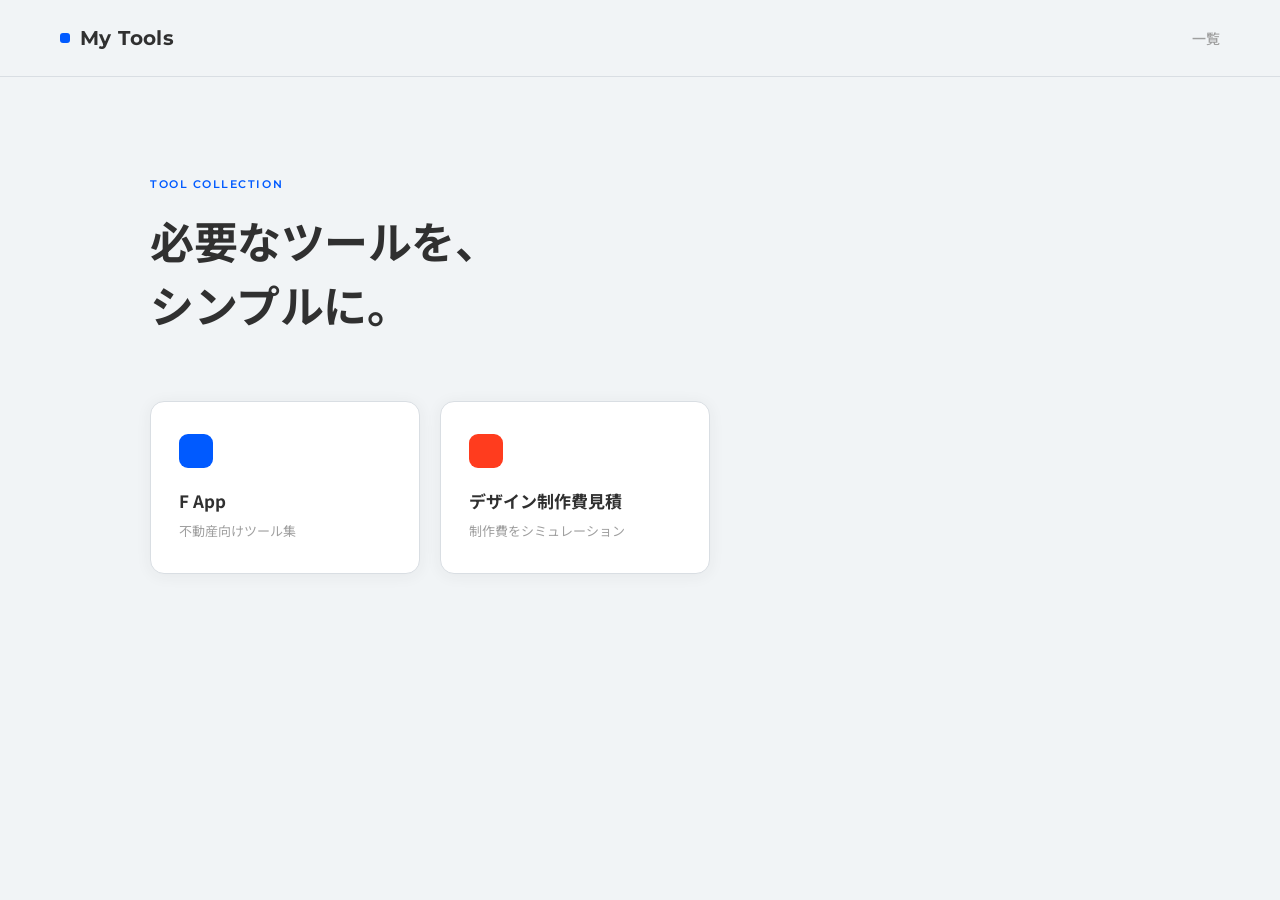
==== index.html @ 57899816 "Move site files to repository root" ====
<!DOCTYPE html>
<html lang="ja">
<head>
<meta charset="UTF-8">
<meta name="viewport" content="width=device-width, initial-scale=1.0">
<title>My Tools</title>
<link href="https://fonts.googleapis.com/css2?family=Noto+Sans+JP:wght@300;400;500;700&family=Montserrat:wght@400;500;600;700&display=swap" rel="stylesheet">

<style>
:root {
  --bg: #f1f4f6;
  --bg-deep: #dfe4ea;
  --surface: #ffffff;
  --border: #d9dee3;
  --text: #303030;
  --text-muted: #9f9f9f;
  --text-faint: #b0b0b0;
  --accent: #005aff;
  --accent2: #ff3c1e;
  --radius: 14px;
  --shadow: 0 2px 16px rgba(48,48,48,0.06);
  --shadow-lg: 0 10px 32px rgba(48,48,48,0.10);
}

* { box-sizing: border-box; }

body {
  margin: 0;
  font-family: 'Noto Sans JP', sans-serif;
  background: var(--bg);
  color: var(--text);
}

/* ヘッダー */
.header {
  display: flex;
  justify-content: space-between;
  align-items: center;
  padding: 26px 60px;
  font-size: 14px;
  border-bottom: 1px solid var(--border);
}

.logo {
  font-family: 'Montserrat', sans-serif;
  font-size: 20px;
  font-weight: 700;
  letter-spacing: 0.02em;
  color: var(--text);
  display: flex;
  align-items: center;
  gap: 10px;
}

.logo::before {
  content: "";
  display: inline-block;
  width: 10px;
  height: 10px;
  border-radius: 3px;
  background: var(--accent);
}

.nav a {
  margin-left: 30px;
  text-decoration: none;
  color: var(--text-muted);
  font-weight: 500;
  transition: color 0.15s;
}

.nav a:hover {
  color: var(--accent);
}

/* メイン */
.main {
  padding: 100px 60px 120px;
  max-width: 1100px;
  margin: 0 auto;
}

.eyebrow {
  font-family: 'Montserrat', sans-serif;
  font-size: 11px;
  font-weight: 600;
  letter-spacing: 0.14em;
  text-transform: uppercase;
  color: var(--accent);
  margin-bottom: 18px;
}

.title {
  font-size: 44px;
  font-weight: 700;
  line-height: 1.45;
  letter-spacing: -0.01em;
  margin-bottom: 8px;
  color: var(--text);
}

/* カード */
.apps {
  display: flex;
  flex-wrap: wrap;
  gap: 20px;
  margin-top: 64px;
}

.card {
  background: var(--surface);
  border: 1px solid var(--border);
  padding: 32px 28px;
  border-radius: var(--radius);
  box-shadow: var(--shadow);
  text-decoration: none;
  color: var(--text);
  width: 270px;
  transition: box-shadow 0.2s, transform 0.2s, border-color 0.2s;
}

.card:hover {
  transform: translateY(-4px);
  box-shadow: var(--shadow-lg);
  border-color: var(--accent);
}

.card-mark {
  width: 34px;
  height: 34px;
  border-radius: 9px;
  background: var(--accent);
  margin-bottom: 20px;
}

.card:nth-of-type(2) .card-mark {
  background: var(--accent2);
}

.card h2 {
  margin: 0 0 8px;
  font-size: 17px;
  font-weight: 700;
}

.card p {
  font-size: 13px;
  color: var(--text-muted);
  line-height: 1.6;
  margin: 0;
}
</style>
</head>

<body>

<div class="header">
  <div class="logo">My Tools</div>
  <div class="nav">
    <a href="#">一覧</a>
  </div>
</div>

<div class="main">
  <div class="eyebrow">Tool Collection</div>
  <div class="title">
    必要なツールを、<br>
    シンプルに。
  </div>

  <div class="apps">
    <a href="./F_App/F_App.html" class="card">
      <div class="card-mark"></div>
      <h2>F App</h2>
      <p>不動産向けツール集</p>
    </a>

    <a href="./Design_estimate/Design_estimate.html" class="card">
      <div class="card-mark"></div>
      <h2>デザイン制作費見積</h2>
      <p>制作費をシミュレーション</p>
    </a>
  </div>
</div>

</body>
</html>
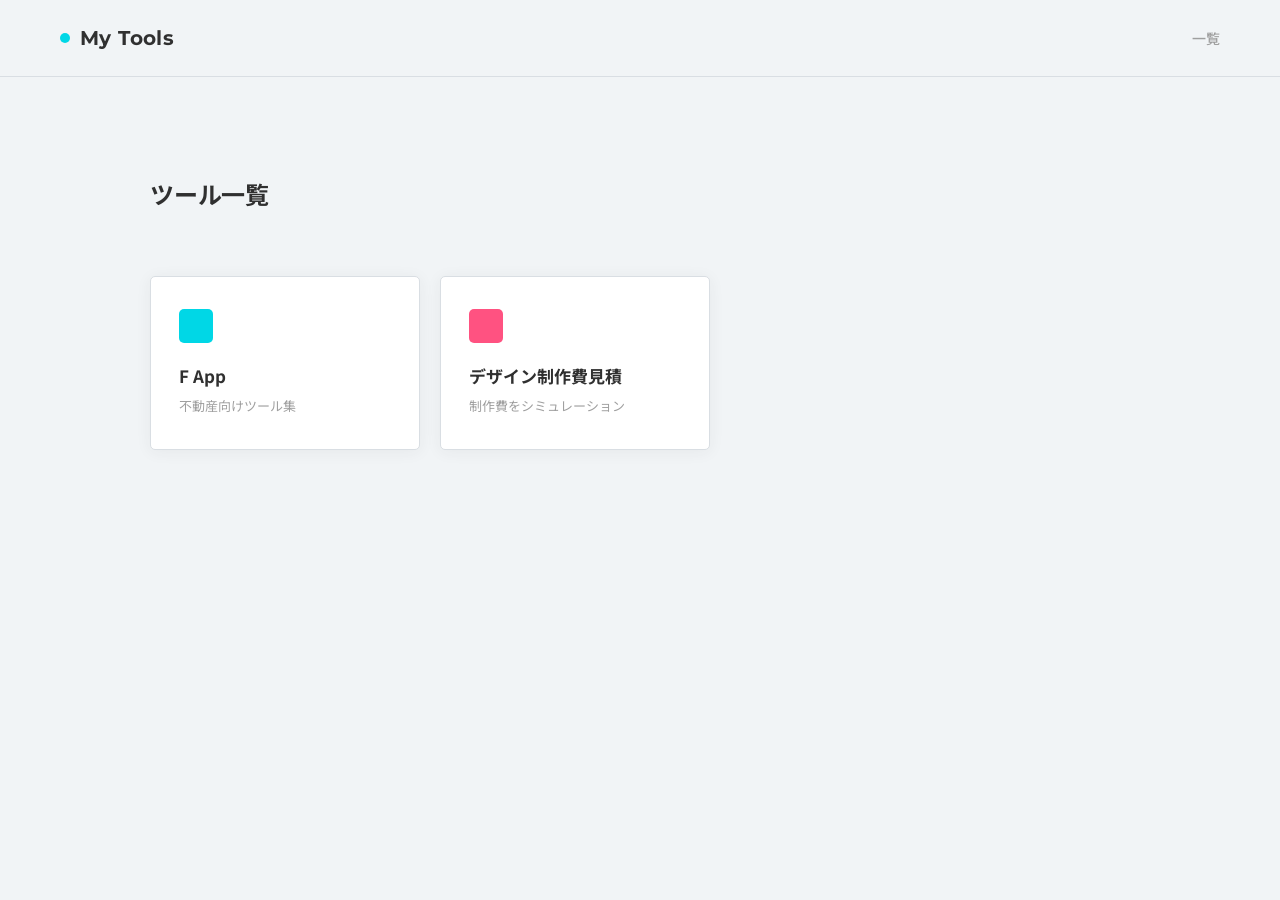
==== commit 81baf7ab: "デザインベース完成" ====
--- a/index.html
+++ b/index.html
@@ -9,15 +9,13 @@
 <style>
 :root {
   --bg: #f1f4f6;
-  --bg-deep: #dfe4ea;
   --surface: #ffffff;
   --border: #d9dee3;
   --text: #303030;
   --text-muted: #9f9f9f;
-  --text-faint: #b0b0b0;
-  --accent: #005aff;
-  --accent2: #ff3c1e;
-  --radius: 14px;
+  --accent: #00d7e6;
+  --accent2: #ff5281;
+  --radius: 5px;
   --shadow: 0 2px 16px rgba(48,48,48,0.06);
   --shadow-lg: 0 10px 32px rgba(48,48,48,0.10);
 }
@@ -57,7 +55,7 @@
   display: inline-block;
   width: 10px;
   height: 10px;
-  border-radius: 3px;
+  border-radius: 5px;
   background: var(--accent);
 }
 
@@ -111,7 +109,7 @@
   background: var(--surface);
   border: 1px solid var(--border);
   padding: 32px 28px;
-  border-radius: var(--radius);
+  border-radius: 5px;
   box-shadow: var(--shadow);
   text-decoration: none;
   color: var(--text);
@@ -128,7 +126,7 @@
 .card-mark {
   width: 34px;
   height: 34px;
-  border-radius: 9px;
+  border-radius: 5px;
   background: var(--accent);
   margin-bottom: 20px;
 }
@@ -149,6 +147,10 @@
   line-height: 1.6;
   margin: 0;
 }
+
+.main .title { font-size: 24px; margin: 0 0 24px; }
+:focus-visible { outline: 3px solid #185f83; outline-offset: 3px; }
+@media(prefers-reduced-motion:reduce) { *, *::before, *::after { animation: none !important; transition: none !important; scroll-behavior: auto !important; } }
 </style>
 </head>
 
@@ -162,11 +164,7 @@
 </div>
 
 <div class="main">
-  <div class="eyebrow">Tool Collection</div>
-  <div class="title">
-    必要なツールを、<br>
-    シンプルに。
-  </div>
+  <h1 class="title">ツール一覧</h1>
 
   <div class="apps">
     <a href="./F_App/F_App.html" class="card">
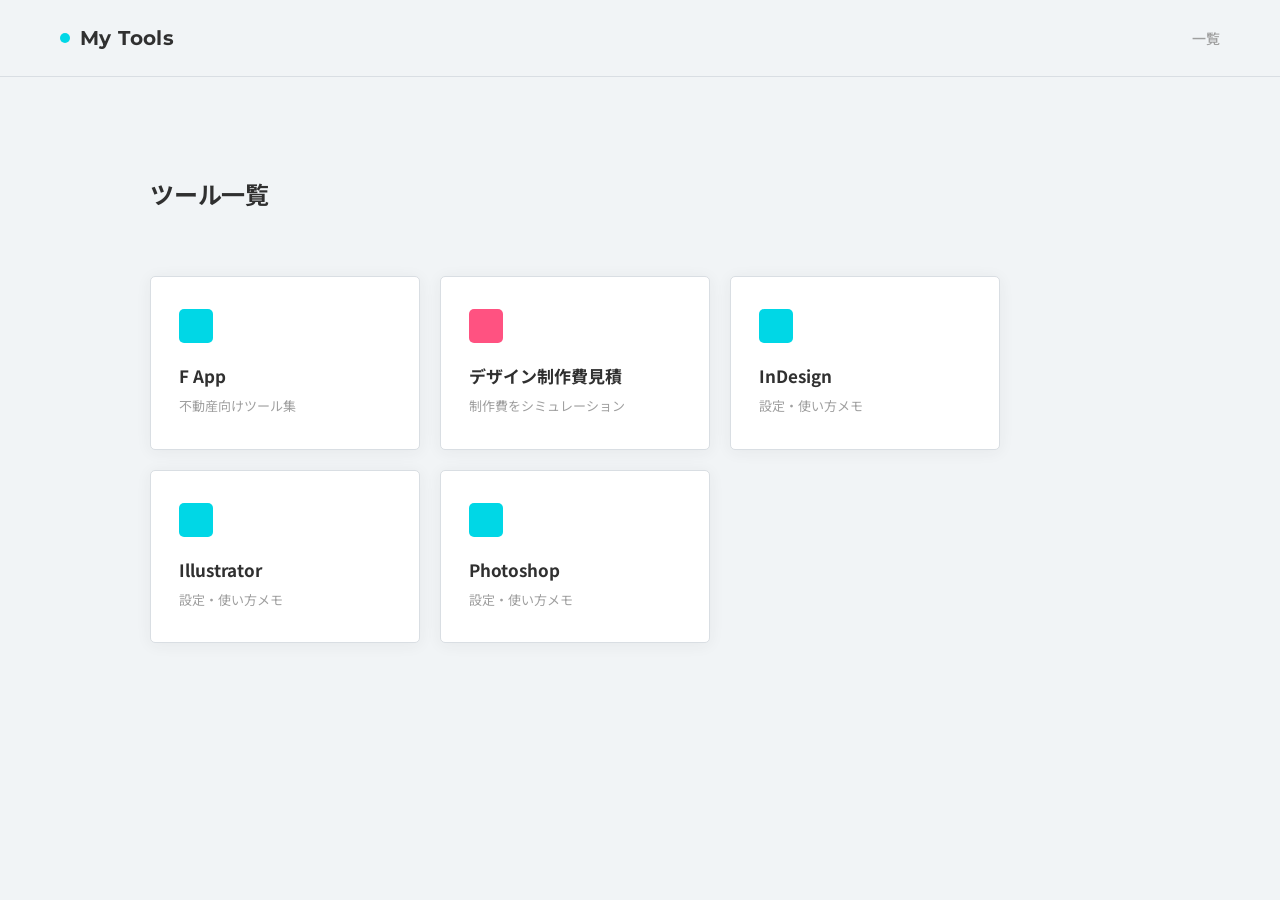
==== commit cd1a3619: "InDesign、Illustrator、Photoshopページ追加" ====
--- a/index.html
+++ b/index.html
@@ -151,6 +151,7 @@
 .main .title { font-size: 24px; margin: 0 0 24px; }
 :focus-visible { outline: 3px solid #185f83; outline-offset: 3px; }
 @media(prefers-reduced-motion:reduce) { *, *::before, *::after { animation: none !important; transition: none !important; scroll-behavior: auto !important; } }
+@media(max-width:600px) { .header { padding:20px 16px; } .main { padding:32px 16px 60px; } .apps { margin-top:24px; } .card { width:100%; } }
 </style>
 </head>
 
@@ -178,6 +179,9 @@
       <h2>デザイン制作費見積</h2>
       <p>制作費をシミュレーション</p>
     </a>
+    <a href="./InDesign_settings/InDesign_settings.html" class="card"><div class="card-mark"></div><h2>InDesign</h2><p>設定・使い方メモ</p></a>
+    <a href="./Illustrator_settings/Illustrator_settings.html" class="card"><div class="card-mark"></div><h2>Illustrator</h2><p>設定・使い方メモ</p></a>
+    <a href="./Photoshop_settings/Photoshop_settings.html" class="card"><div class="card-mark"></div><h2>Photoshop</h2><p>設定・使い方メモ</p></a>
   </div>
 </div>
 
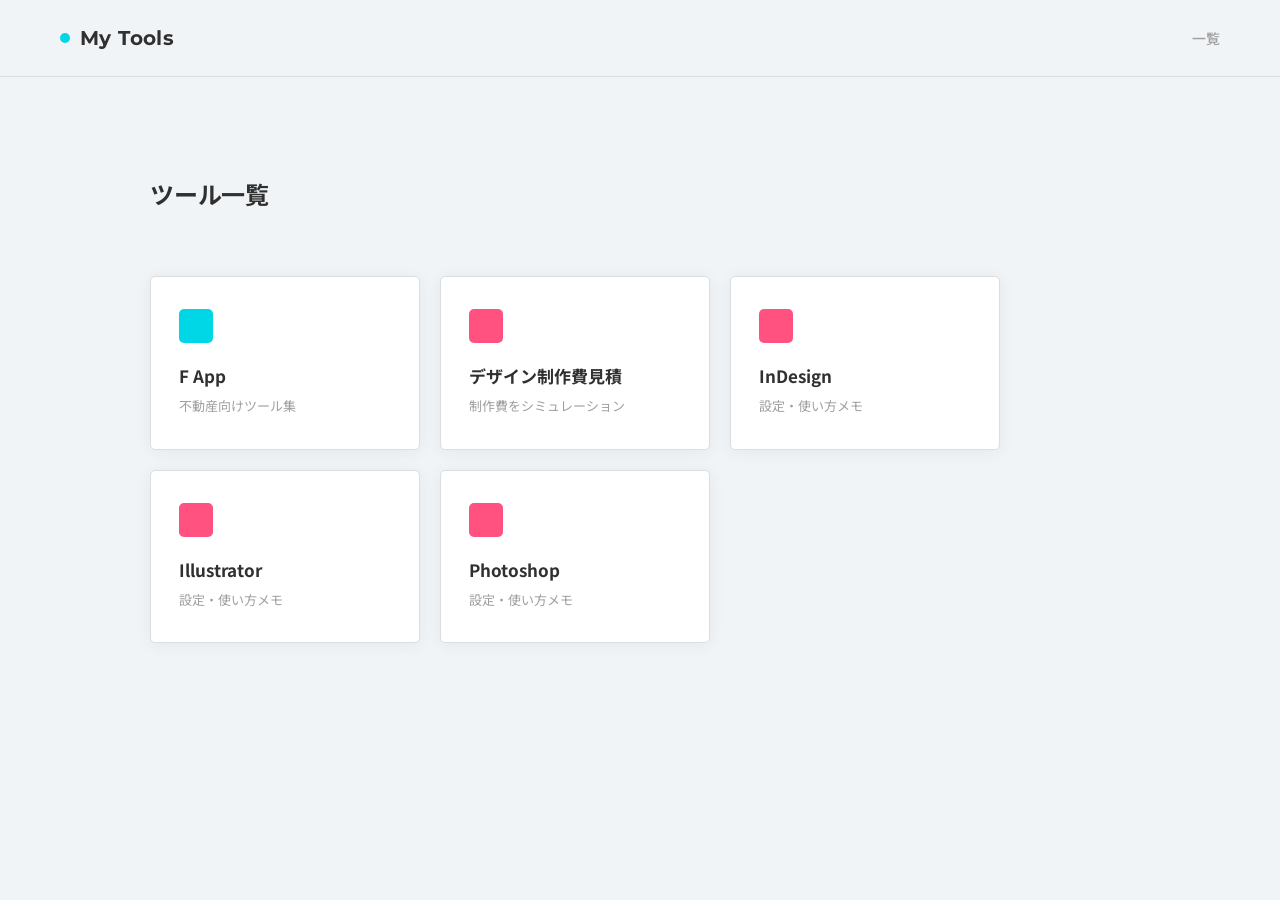
==== commit 651c7ee6: "InDesign、Illustrator、Photoshopページの作成、整理" ====
--- a/index.html
+++ b/index.html
@@ -131,7 +131,10 @@
   margin-bottom: 20px;
 }
 
-.card:nth-of-type(2) .card-mark {
+.card:nth-of-type(2) .card-mark,
+.card[href="./InDesign_settings/InDesign_settings.html"] .card-mark,
+.card[href="./Illustrator_settings/Illustrator_settings.html"] .card-mark,
+.card[href="./Photoshop_settings/Photoshop_settings.html"] .card-mark {
   background: var(--accent2);
 }
 
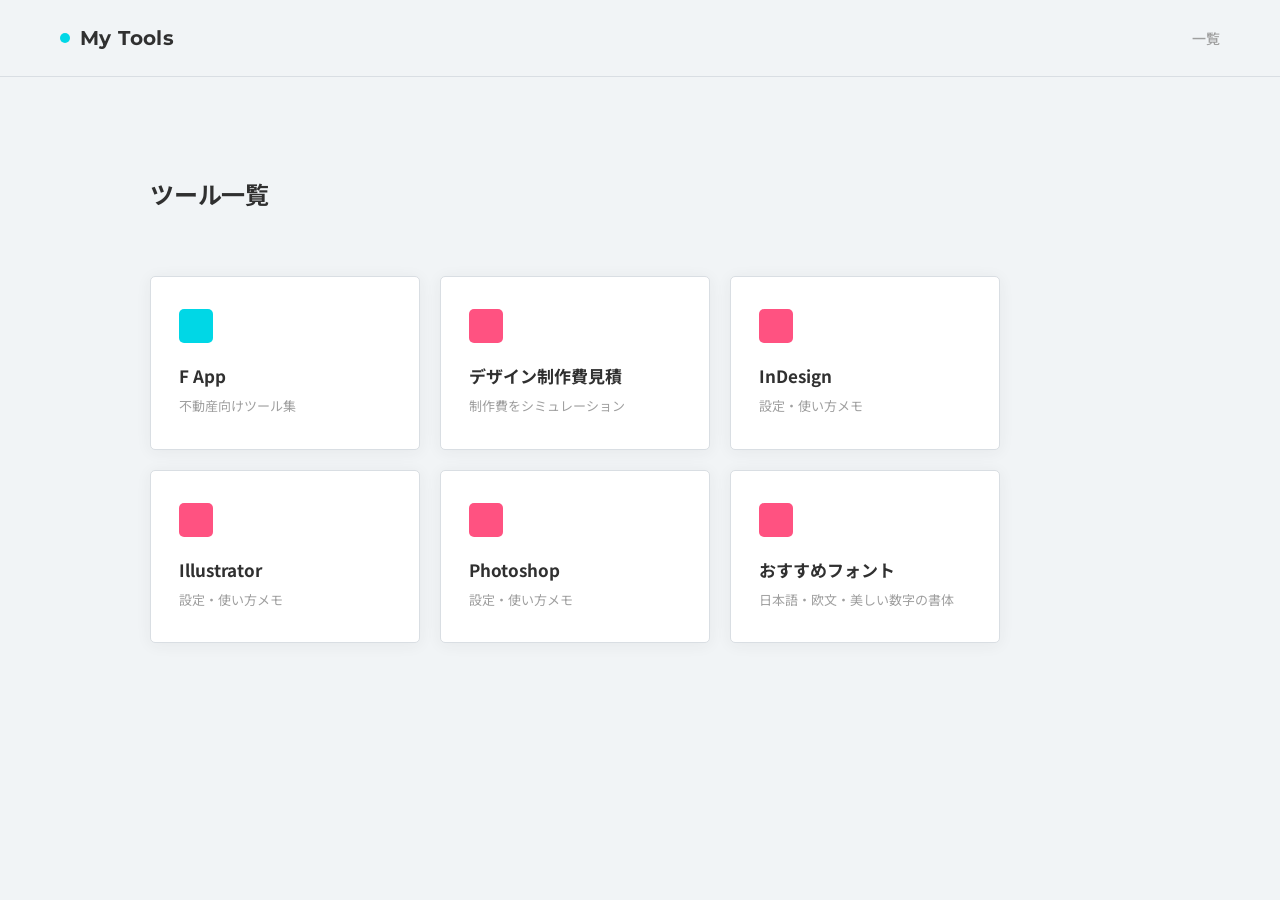
==== commit aea7ee5a: "フォントページ追加" ====
--- a/index.html
+++ b/index.html
@@ -134,7 +134,8 @@
 .card:nth-of-type(2) .card-mark,
 .card[href="./InDesign_settings/InDesign_settings.html"] .card-mark,
 .card[href="./Illustrator_settings/Illustrator_settings.html"] .card-mark,
-.card[href="./Photoshop_settings/Photoshop_settings.html"] .card-mark {
+.card[href="./Photoshop_settings/Photoshop_settings.html"] .card-mark,
+.card[href="./Recommended_fonts/Recommended_fonts.html"] .card-mark {
   background: var(--accent2);
 }
 
@@ -185,6 +186,7 @@
     <a href="./InDesign_settings/InDesign_settings.html" class="card"><div class="card-mark"></div><h2>InDesign</h2><p>設定・使い方メモ</p></a>
     <a href="./Illustrator_settings/Illustrator_settings.html" class="card"><div class="card-mark"></div><h2>Illustrator</h2><p>設定・使い方メモ</p></a>
     <a href="./Photoshop_settings/Photoshop_settings.html" class="card"><div class="card-mark"></div><h2>Photoshop</h2><p>設定・使い方メモ</p></a>
+    <a href="./Recommended_fonts/Recommended_fonts.html" class="card"><div class="card-mark"></div><h2>おすすめフォント</h2><p>日本語・欧文・美しい数字の書体</p></a>
   </div>
 </div>
 
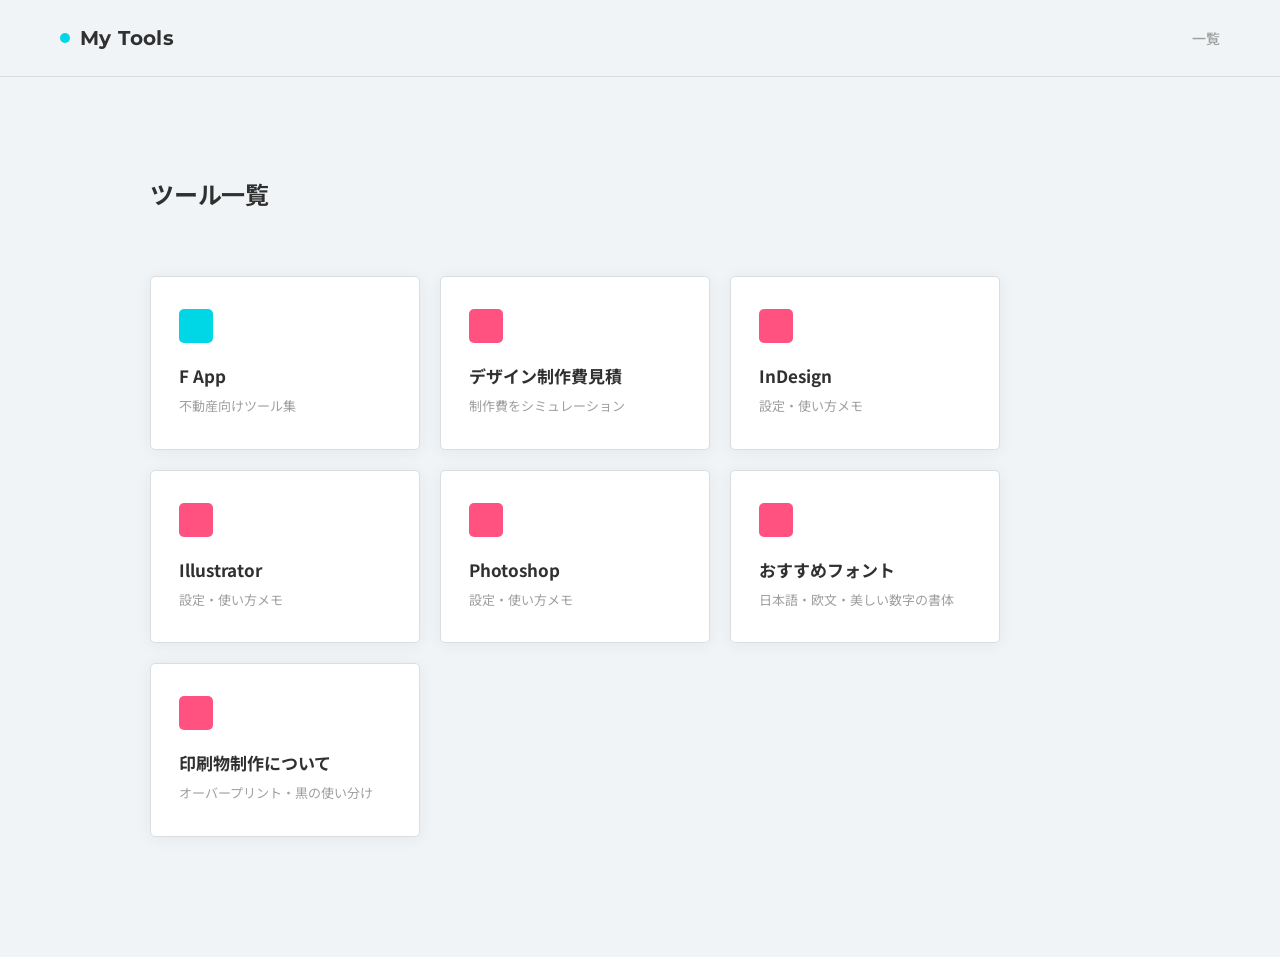
==== commit 2119c8ec: "印刷物についてのページ追加" ====
--- a/index.html
+++ b/index.html
@@ -123,6 +123,10 @@
   border-color: var(--accent);
 }
 
+.card:not([href="./F_App/F_App.html"]):hover {
+  border-color: var(--accent2);
+}
+
 .card-mark {
   width: 34px;
   height: 34px;
@@ -135,7 +139,8 @@
 .card[href="./InDesign_settings/InDesign_settings.html"] .card-mark,
 .card[href="./Illustrator_settings/Illustrator_settings.html"] .card-mark,
 .card[href="./Photoshop_settings/Photoshop_settings.html"] .card-mark,
-.card[href="./Recommended_fonts/Recommended_fonts.html"] .card-mark {
+.card[href="./Recommended_fonts/Recommended_fonts.html"] .card-mark,
+.card[href="./Print_production/Print_production.html"] .card-mark {
   background: var(--accent2);
 }
 
@@ -187,6 +192,7 @@
     <a href="./Illustrator_settings/Illustrator_settings.html" class="card"><div class="card-mark"></div><h2>Illustrator</h2><p>設定・使い方メモ</p></a>
     <a href="./Photoshop_settings/Photoshop_settings.html" class="card"><div class="card-mark"></div><h2>Photoshop</h2><p>設定・使い方メモ</p></a>
     <a href="./Recommended_fonts/Recommended_fonts.html" class="card"><div class="card-mark"></div><h2>おすすめフォント</h2><p>日本語・欧文・美しい数字の書体</p></a>
+    <a href="./Print_production/Print_production.html" class="card"><div class="card-mark"></div><h2>印刷物制作について</h2><p>オーバープリント・黒の使い分け</p></a>
   </div>
 </div>
 
